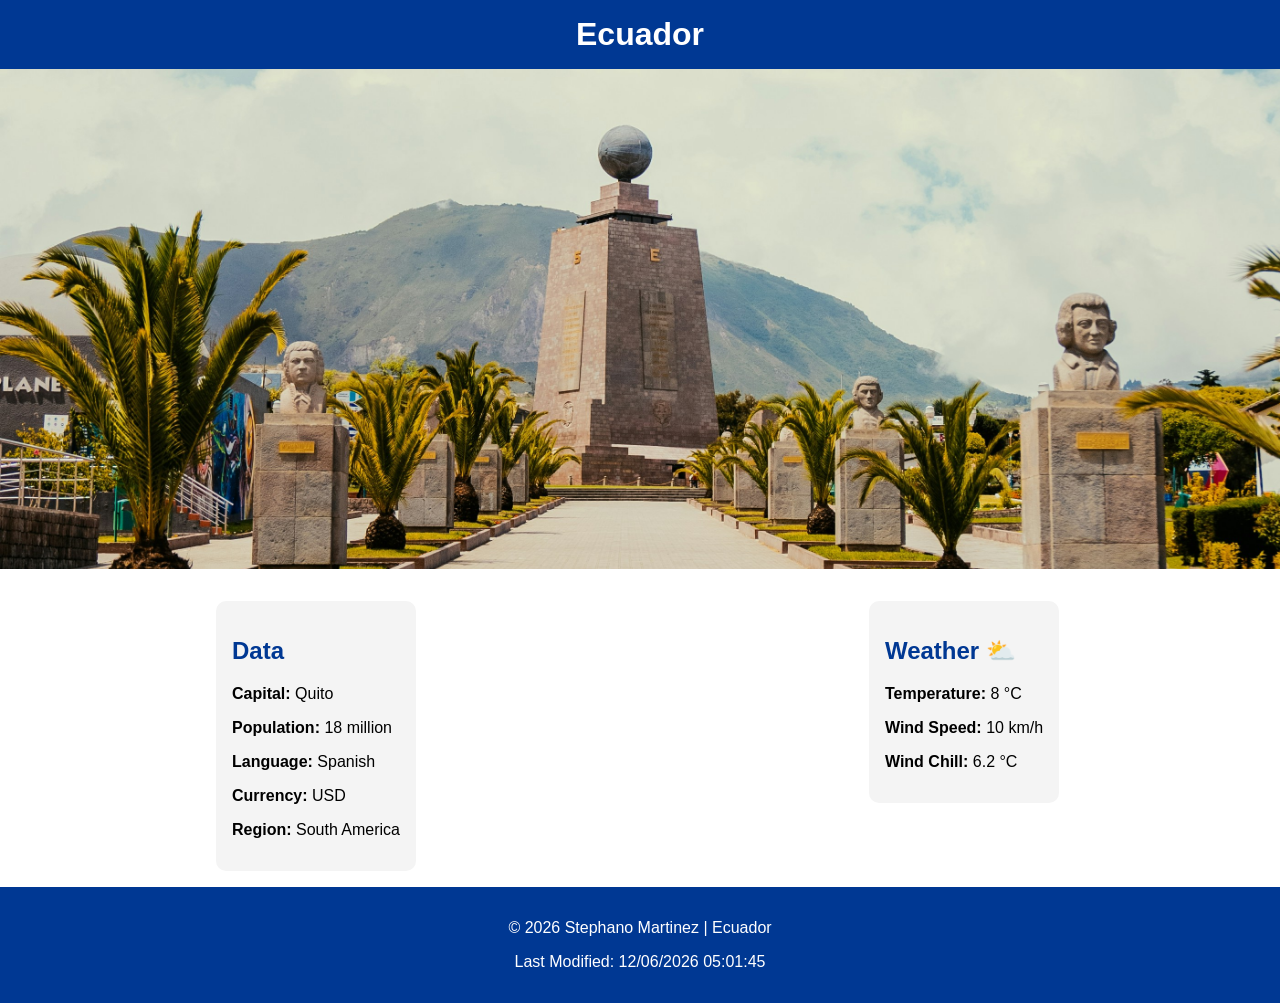
==== place.html @ 219f1fd7 "Finished place page" ====
<!DOCTYPE html>
<html lang="en">
<head>
    <meta charset="UTF-8">
    <meta name="viewport" content="width=device-width, initial-scale=1.0">

    <title>Ecuador</title>

    <link rel="stylesheet" href="styles/place.css">
    <link rel="stylesheet" href="styles/place-large.css">

    <script src="scripts/place.js" defer></script>
</head>

<body>

    <header>
        <h1>Ecuador</h1>
    </header>

    <main>

        <picture>
            <source srcset="images/hero-large.webp" media="(min-width: 768px)">
            <img src="images/hero-small.webp" alt="Landscape of Ecuador">
        </picture>

        <section class="data">
            <h2>Data</h2>

            <p><strong>Capital:</strong> Quito</p>
            <p><strong>Population:</strong> 18 million</p>
            <p><strong>Language:</strong> Spanish</p>
            <p><strong>Currency:</strong> USD</p>
            <p><strong>Region:</strong> South America</p>
        </section>

        <section class="weather">
            <h2>Weather</h2>

            <img src="images/weather.svg" alt="weather icon" class="weather-icon">

            <p><strong>Temperature:</strong> <span id="temperature">8</span> °C</p>

            <p><strong>Wind Speed:</strong> <span id="windspeed">10</span> km/h</p>

            <p><strong>Wind Chill:</strong> <span id="windchill"></span></p>
        </section>

    </main>

    <footer>
        <p>
            &copy; <span id="currentyear"></span> Stephano Martinez | Ecuador
        </p>

        <p id="lastModified"></p>
    </footer>

</body>
</html>
---- styles/place.css ----
:root {
    --primary-color: #f4c300;
    --secondary-color: #003893;
    --accent-color: #ce1126;
}

body {
    margin: 0;
    font-family: Arial, sans-serif;
    background-color: #ffffff;
}

header {
    background-color: var(--secondary-color);
    color: white;
    text-align: center;
    padding: 1rem;
}

header h1 {
    margin: 0;
}

picture img {
    width: 100%;
    display: block;
    max-height: 500px;
    object-fit: cover;
}

section {
    padding: 1rem;
}

.data,
.weather {
    max-width: 500px;
    margin: auto;
    background-color: #f4f4f4;
    margin-top: 1rem;
    border-radius: 10px;
    padding: 1rem;
}

h2 {
    color: var(--secondary-color);
}

.weather-icon {
    width: 60px;
}

footer {
    background-color: var(--secondary-color);
    color: white;
    text-align: center;
    padding: 1rem;
    margin-top: 1rem;
}
---- styles/place-large.css ----
@media screen and (min-width: 768px) {

    main {
        display: grid;
        grid-template-columns: 1fr 1fr;
        gap: 1rem;
        align-items: start;
    }

    picture {
        grid-column: 1 / 3;
    }

    .weather h2::after {
        content: " ⛅";
    }

    .weather-icon {
        display: none;
    }
}
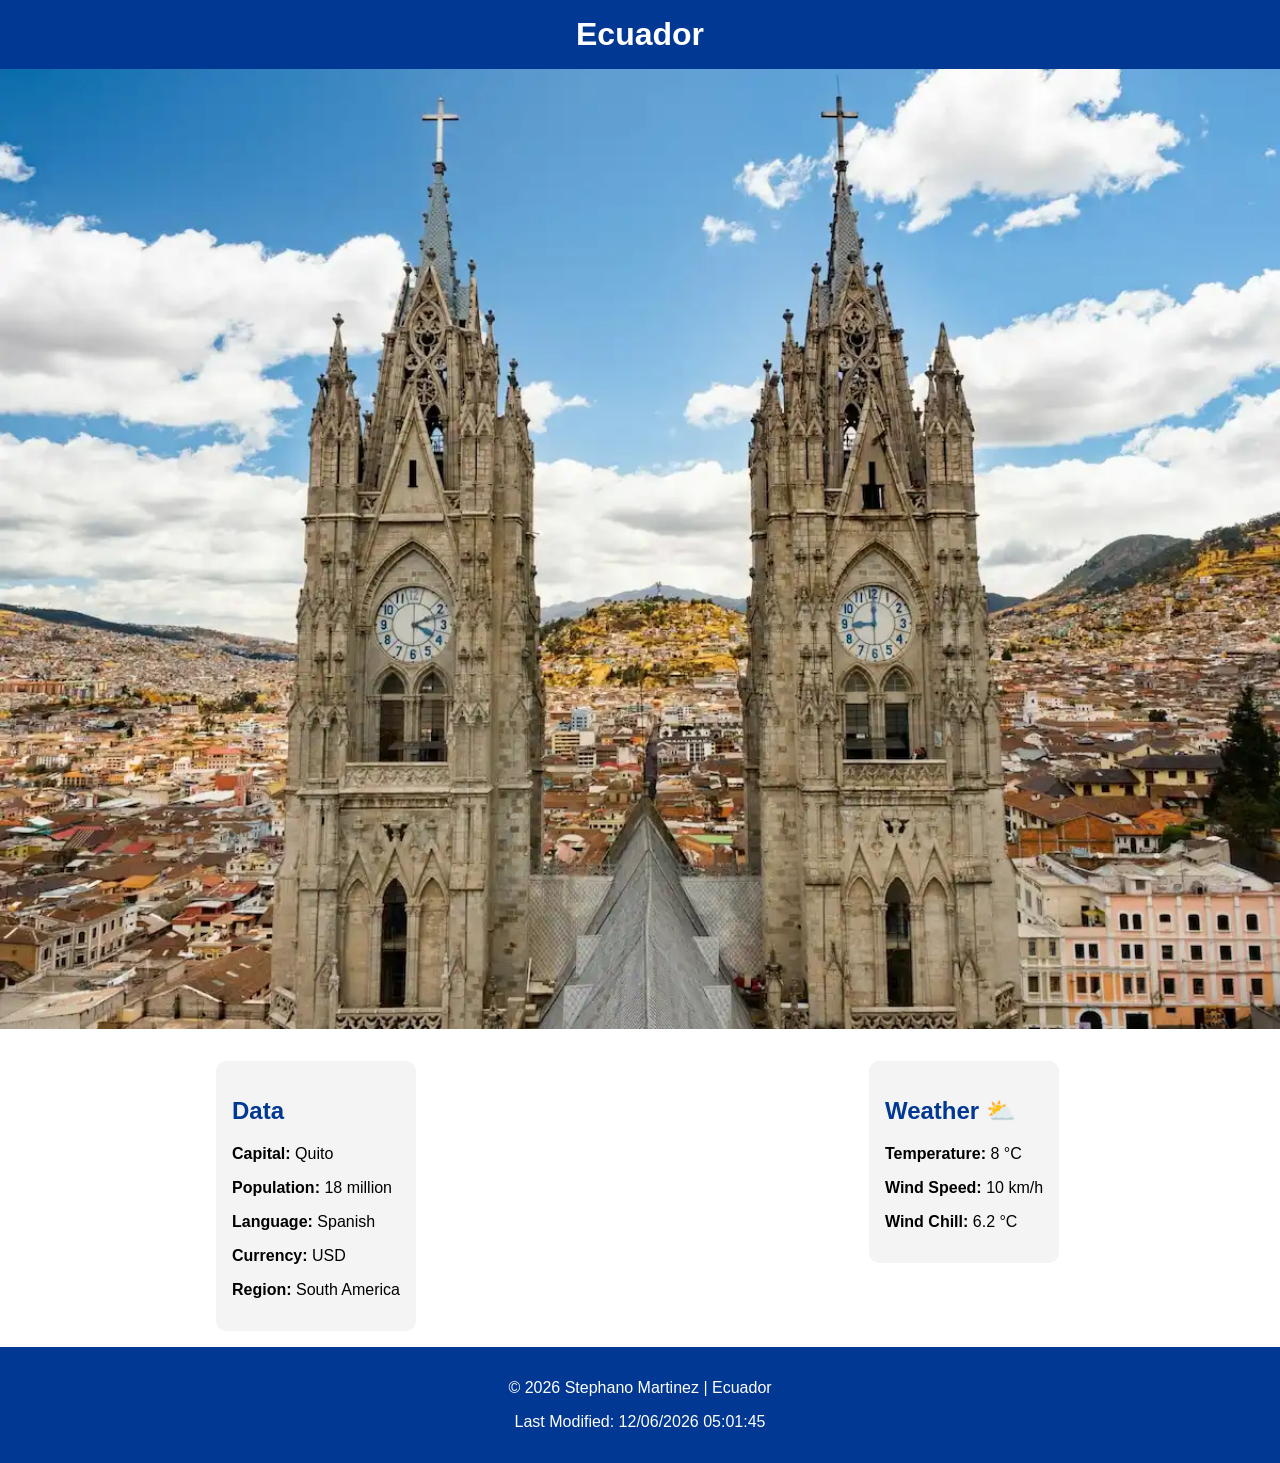
==== commit bf01db78: "Added meta tags" ====
--- a/place.html
+++ b/place.html
@@ -2,9 +2,14 @@
 <html lang="en">
 <head>
     <meta charset="UTF-8">
+
     <meta name="viewport" content="width=device-width, initial-scale=1.0">
 
     <title>Ecuador</title>
+
+    <meta name="description" content="Discover Ecuador, its culture, weather, and beautiful landscapes in South America.">
+
+    <meta name="author" content="Stephano Martinez">
 
     <link rel="stylesheet" href="styles/place.css">
     <link rel="stylesheet" href="styles/place-large.css">
@@ -22,6 +27,7 @@
 
         <picture>
             <source srcset="images/hero-large.webp" media="(min-width: 768px)">
+
             <img src="images/hero-small.webp" alt="Landscape of Ecuador">
         </picture>
 
--- a/styles/place.css
+++ b/styles/place.css
@@ -7,7 +7,7 @@
 body {
     margin: 0;
     font-family: Arial, sans-serif;
-    background-color: #ffffff;
+    background-color: white;
 }
 
 header {
@@ -23,9 +23,8 @@
 
 picture img {
     width: 100%;
+    height: auto;
     display: block;
-    max-height: 500px;
-    object-fit: cover;
 }
 
 section {
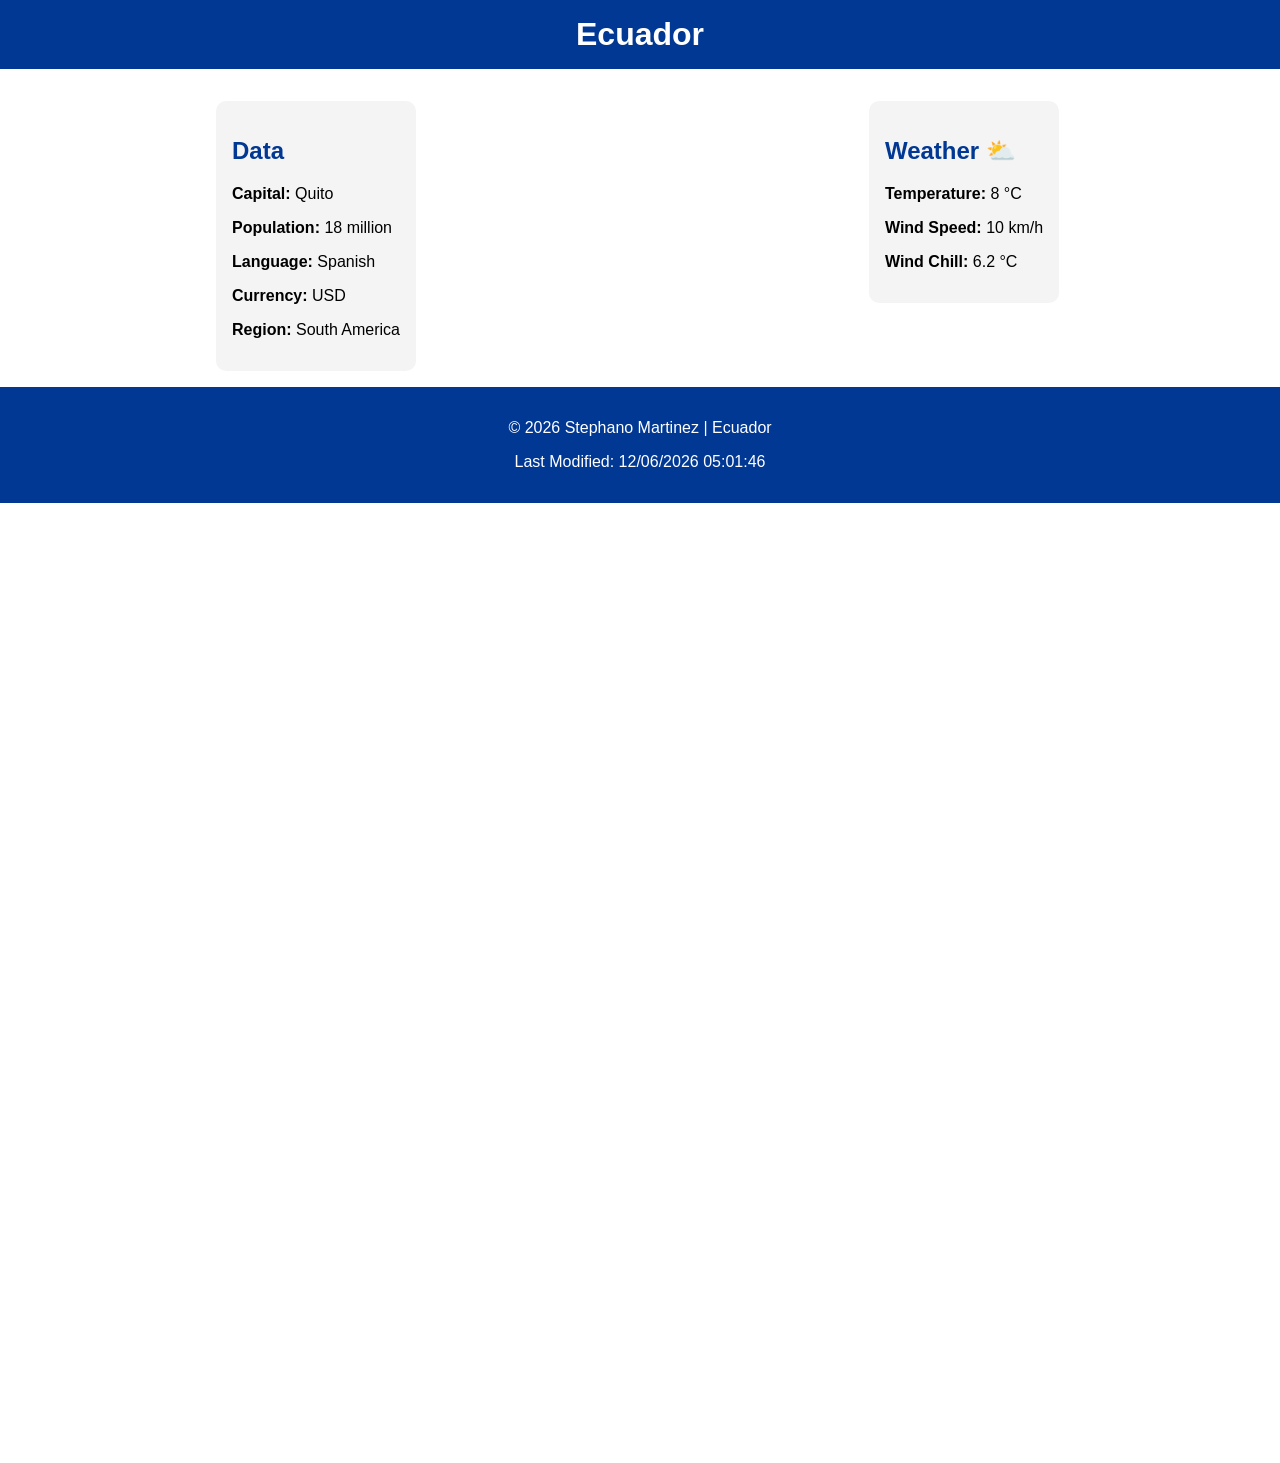
==== commit d8e8e54e: "Author" ====
--- a/place.html
+++ b/place.html
@@ -13,7 +13,7 @@
 
     <link rel="stylesheet" href="styles/place.css">
     <link rel="stylesheet" href="styles/place-large.css">
-
+    
     <script src="scripts/place.js" defer></script>
 </head>
 
